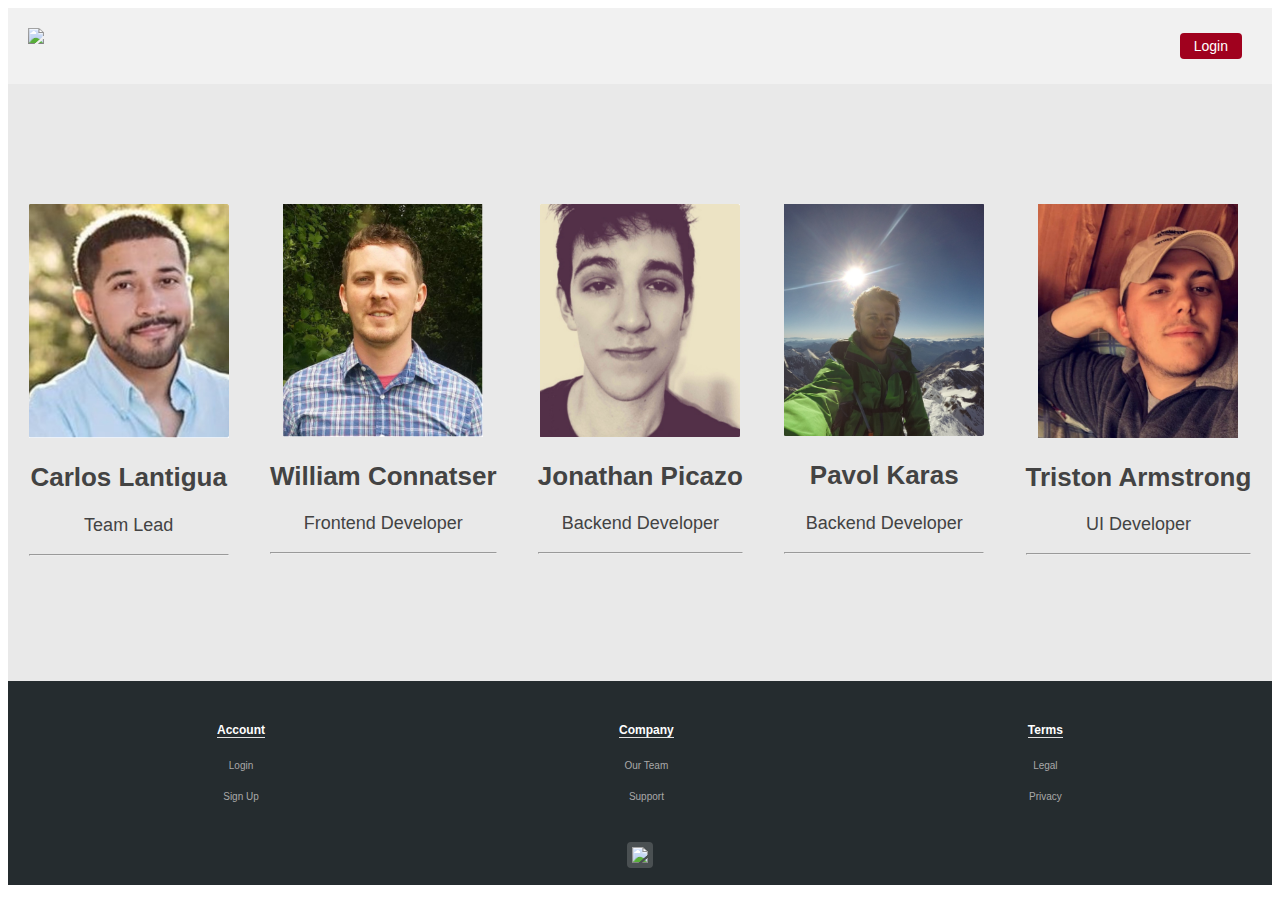
==== about.html @ 4934b3b6 "Complete team page JS" ====
<!DOCTYPE html>
<html lang="en">
  <head>
    <meta charset="UTF-8" />
    <meta name="viewport" content="width=device-width, initial-scale=1.0" />
    <meta http-equiv="X-UA-Compatible" content="ie=edge" />
    <title>Dev Desk Queue</title>
    <link rel="stylesheet" type="text/css" href="CSS/index.css" />
    <link rel="stylesheet" href="https://use.fontawesome.com/releases/v5.8.1/css/all.css" integrity="sha384-50oBUHEmvpQ+1lW4y57PTFmhCaXp0ML5d60M1M7uH2+nqUivzIebhndOJK28anvf" crossorigin="anonymous"/>
    <script src="./JavaScript/PersonCreater.js" async></script>
  </head>

  <body>
    <header class="about-head">
      <nav>
        <a href="index.html"><img src="/Images/logo.png"/></a><!-- Lambda Logo-->

        <div class="nav-link-cont">  <!-- Right Side Of Nav-->
          <a class="btn _hov" href="#">Login</a>
        </div>
      </nav>
    </header>

    <section class="about-cont"><!-- Person card container-->
      <!-- Card Go here from JS-->
    </section>

    <footer> <!-- Footer Links-->
      <div class="foot-link-cont">
        <div class="foot-group">
          <h3>Account</h3>
          <a href="#">Login</a>
          <a href="#">Sign Up</a>
        </div>
        <div class="foot-group">
          <h3>Company</h3>
          <a href="#">Our Team</a>
          <a href="#">Support</a>
        </div>
        <div class="foot-group">
          <h3>Terms</h3>
          <a href="#">Legal</a>
          <a href="#">Privacy</a>
        </div>
      </div>
      <img src="/Images/logo.png" /> <!-- Lambda Logo-->
    </footer>
  </body>
</html>
---- CSS/index.css ----
header nav .hiw {
  color: red;
}
.about-head {
  background-color: white;
  background-image: none;
  height: auto;
  background-color: #605f5f1a;
}
.about-cont {
  display: flex;
  justify-content: space-around;
  padding: 100px 0;
  flex-flow: row wrap;
}
.about-cont div {
  padding: 20px;
}
.about-cont div img {
  width: 200px;
}
.about-cont div h2 {
  font-size: 2.6rem;
}
.about-cont div p {
  font-size: 1.8rem;
}
.about-cont div i {
  font-size: 20px;
  color: #303030;
  transition: transform 0.2s ease-in-out;
}
.about-cont div i:hover {
  color: #a0011e;
  transform: scale(1.5);
}
footer {
  background-color: #252c2f;
  color: white;
  text-align: center;
}
footer img {
  width: 100px;
  padding: 5px;
  margin-bottom: 15px;
  background-color: rgba(255, 255, 255, 0.171);
  border-radius: 4px;
}
.foot-link-cont {
  display: flex;
  flex-flow: row wrap;
  justify-content: space-around;
  max-width: 1200px;
  margin: auto;
  padding: 30px 0;
}
.foot-link-cont .foot-group {
  display: flex;
  flex-flow: column;
}
.foot-link-cont .foot-group h3 {
  font-size: 1.2rem;
  border-bottom: 1px solid #e0e0e0;
}
.foot-link-cont .foot-group a {
  font-size: 1rem;
  padding: 10px 0;
  text-decoration: none;
  color: #a9a9a9;
}
.foot-link-cont .foot-group a:hover {
  color: white;
  text-decoration: underline;
}
.que {
  color: #a0011e;
}
.rec {
  text-align: center;
}
.rec a {
  text-decoration: none;
  color: grey;
}
section {
  background-color: #e9e9e9;
  color: #434343;
  text-align: center;
  padding: 4px 0px;
}
section h2 {
  font-size: 3rem;
  font-weight: bolder;
}
section .card {
  display: flex;
  flex-flow: row wrap;
  justify-content: space-around;
  max-width: 1200px;
  margin: auto;
}
section .card img {
  width: 100px;
  margin: 30px auto;
}
section .card h2 {
  font-size: 2rem;
  color: #434343;
}
section .card h3 {
  font-size: 1.4rem;
  line-height: 34px;
  color: #605f5f;
}
section .card div {
  width: 300px;
  border-radius: 4px;
  height: 400px;
  margin: 10px;
}
header {
  width: 100%;
  margin: auto;
  height: 600px;
  background-image: url("/Images/duy-pham-704498-unsplash.jpg");
  background-repeat: no-repeat;
  background-size: cover;
  background-position: 0;
}
header .header-cont {
  width: 100%;
  height: 100%;
  background-color: rgba(0, 0, 0, 0.493);
}
header nav {
  display: flex;
  flex-flow: row nowrap;
  justify-content: space-between;
  padding: 20px;
  background-color: #f6f6f652;
}
header .nav-link-cont {
  padding: 10px;
}
header .nav-link-cont a {
  font-size: 1.4rem;
  padding: 5px 14px;
  color: white;
  text-decoration: none;
}
header .nav-link-cont a:hover {
  text-decoration: underline;
}
header .signup-cont {
  padding: 20px 0;
  text-align: center;
  margin: 50px 0;
}
header .signup-cont h1 {
  font-size: 3.4rem;
  font-weight: 300;
  padding: 60px 0;
  color: white;
}
header .signup-cont a {
  font-size: 1.8rem;
  padding: 14px 40px;
  font-weight: 700;
}
.btn {
  border-radius: 4px;
  background-color: #a0011e;
  color: white;
  transition: background-color 0.1s ease-in-out;
}
.btn:hover {
  background-color: #e4002a;
  cursor: pointer;
}
html {
  font-size: 62.5%;
  font-family: sans-serif;
  max-width: 1600px;
  margin: auto;
  padding: 0;
}
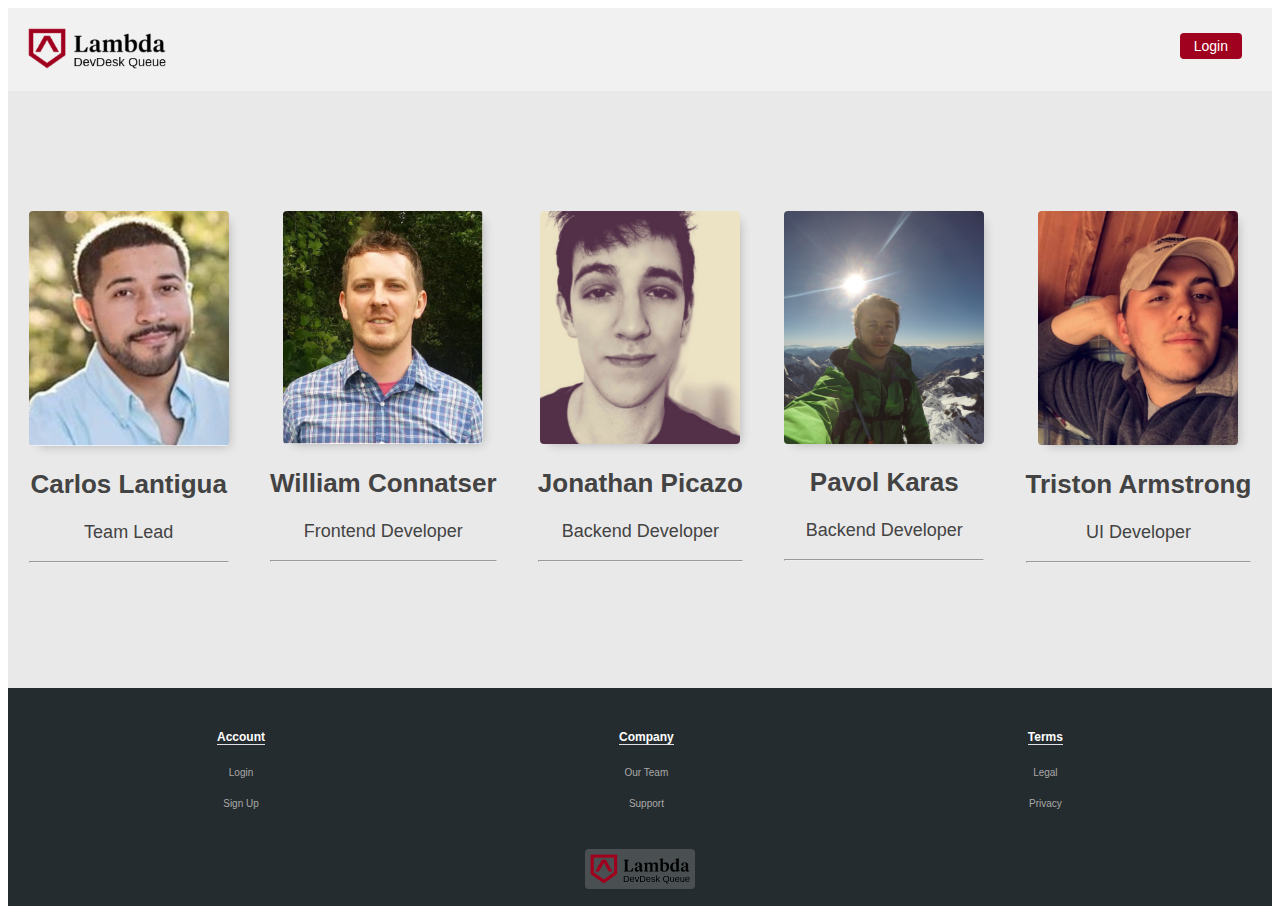
==== commit d35f12b9: "Merge pull request #4 from devdesk-queue/bug-fixes" ====
--- a/about.html
+++ b/about.html
@@ -5,6 +5,7 @@
     <meta name="viewport" content="width=device-width, initial-scale=1.0" />
     <meta http-equiv="X-UA-Compatible" content="ie=edge" />
     <title>Dev Desk Queue</title>
+    <link rel="icon" href="/Images/favicon.ico">
     <link rel="stylesheet" type="text/css" href="CSS/index.css" />
     <link rel="stylesheet" href="https://use.fontawesome.com/releases/v5.8.1/css/all.css" integrity="sha384-50oBUHEmvpQ+1lW4y57PTFmhCaXp0ML5d60M1M7uH2+nqUivzIebhndOJK28anvf" crossorigin="anonymous"/>
     <script src="./JavaScript/PersonCreater.js" async></script>
@@ -13,10 +14,10 @@
   <body>
     <header class="about-head">
       <nav>
-        <a href="index.html"><img src="/Images/logo.png"/></a><!-- Lambda Logo-->
+        <a href="index.html"><img class = "logo" src="/Images/logo.png"/></a><!-- Lambda Logo-->
 
         <div class="nav-link-cont">  <!-- Right Side Of Nav-->
-          <a class="btn _hov" href="#">Login</a>
+          <a class="btn _hov" href="https://upbeat-wescoff-94ecaa.netlify.com/">Login</a>
         </div>
       </nav>
     </header>
@@ -29,8 +30,8 @@
       <div class="foot-link-cont">
         <div class="foot-group">
           <h3>Account</h3>
-          <a href="#">Login</a>
-          <a href="#">Sign Up</a>
+          <a href="https://upbeat-wescoff-94ecaa.netlify.com/">Login</a>
+          <a href="https://upbeat-wescoff-94ecaa.netlify.com/">Sign Up</a>
         </div>
         <div class="foot-group">
           <h3>Company</h3>
--- a/CSS/index.css
+++ b/CSS/index.css
@@ -18,6 +18,8 @@
 }
 .about-cont div img {
   width: 200px;
+  box-shadow: 5px 5px 10px -5px rgba(0, 0, 0, 0.24);
+  border-radius: 4px;
 }
 .about-cont div h2 {
   font-size: 2.6rem;
@@ -76,11 +78,15 @@
   color: #a0011e;
 }
 .rec {
+  display: none;
   text-align: center;
 }
 .rec a {
   text-decoration: none;
   color: grey;
+}
+.show {
+  display: block;
 }
 section {
   background-color: #e9e9e9;
@@ -132,6 +138,10 @@
   height: 100%;
   background-color: rgba(0, 0, 0, 0.493);
 }
+header .logo {
+  max-width: 137.9px;
+  max-height: 41.3px;
+}
 header nav {
   display: flex;
   flex-flow: row nowrap;
@@ -139,6 +149,12 @@
   padding: 20px;
   background-color: #f6f6f652;
 }
+@media (max-width: 500px) {
+  header nav {
+    flex-flow: column;
+    align-items: center;
+  }
+}
 header .nav-link-cont {
   padding: 10px;
 }
@@ -150,6 +166,17 @@
 }
 header .nav-link-cont a:hover {
   text-decoration: underline;
+}
+@media (max-width: 500px) {
+  header .nav-link-cont a:first-child {
+    margin-bottom: 10px;
+  }
+}
+@media (max-width: 500px) {
+  header .nav-link-cont a {
+    display: block;
+    text-align: center;
+  }
 }
 header .signup-cont {
   padding: 20px 0;
@@ -166,6 +193,7 @@
   font-size: 1.8rem;
   padding: 14px 40px;
   font-weight: 700;
+  text-decoration: none;
 }
 .btn {
   border-radius: 4px;
